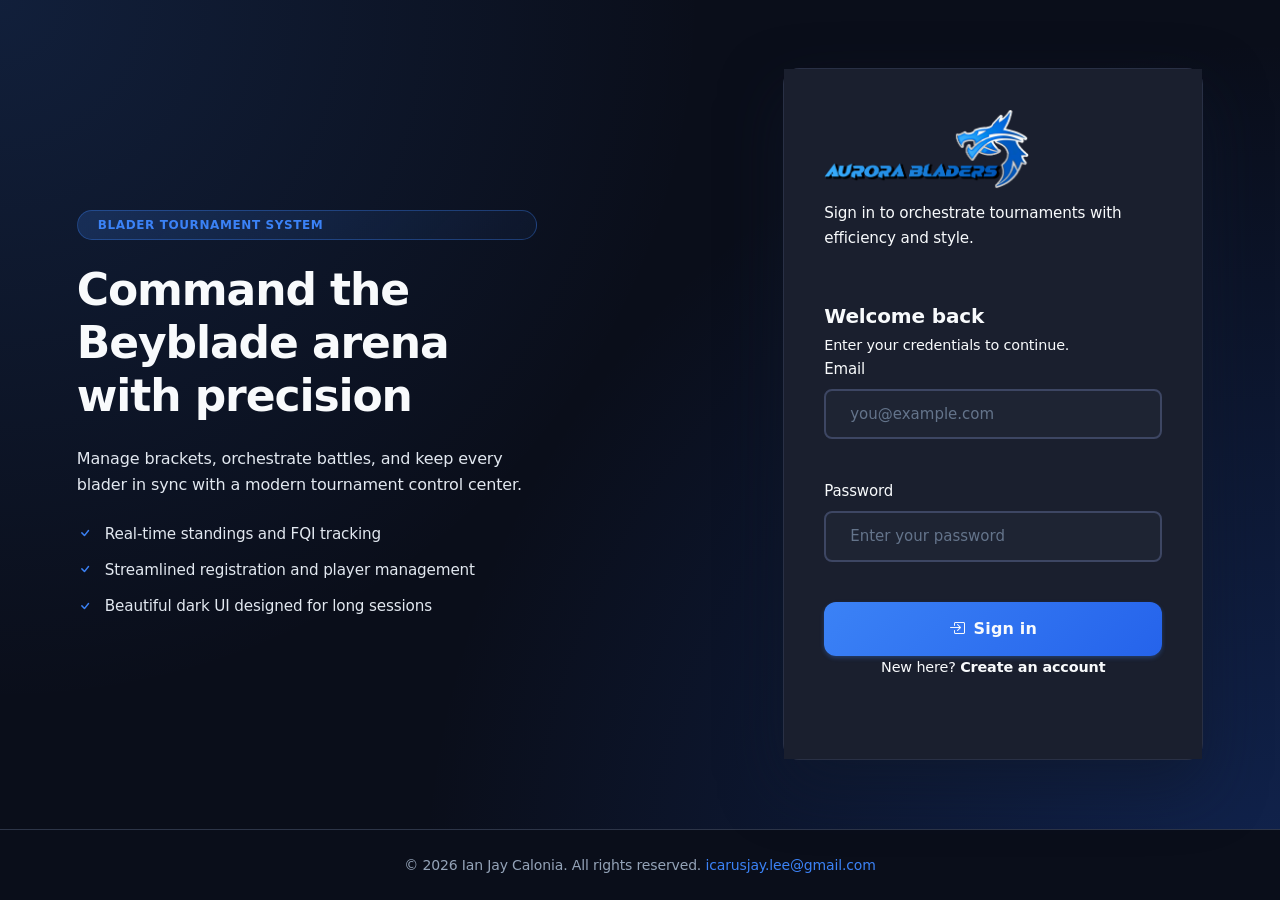
==== index.html @ ac9b5369 "Refactor Swiss pairing logic and normalize bye representation - Implement true Challonge-style dynam" ====
<!DOCTYPE html>
<html lang="en">

<head>
    <meta charset="UTF-8">
    <meta name="viewport" content="width=device-width, initial-scale=1.0">
    <title>Blader Tournament System</title>
    <link href="https://cdn.jsdelivr.net/npm/bootstrap@5.3.0/dist/css/bootstrap.min.css" rel="stylesheet">
    <link href="https://cdn.jsdelivr.net/npm/bootstrap-icons@1.10.0/font/bootstrap-icons.css" rel="stylesheet">
    <link href="assets/css/style.css" rel="stylesheet">
</head>

<body class="auth-page">
    <div class="auth-shell">
        <section class="auth-hero">
            <div class="auth-hero-content">
                <span class="badge rounded-pill">Blader Tournament System</span>
                <h1>Command the Beyblade arena with precision</h1>
                <p>Manage brackets, orchestrate battles, and keep every blader in sync with a modern tournament
                    control center.</p>
                <ul class="auth-feature-list">
                    <li>Real-time standings and FQI tracking</li>
                    <li>Streamlined registration and player management</li>
                    <li>Beautiful dark UI designed for long sessions</li>
                </ul>
            </div>
        </section>

        <section class="auth-card">
            <div class="auth-card-header">
                <div class="auth-brand">
                    <img src="assets/images/ab_logo.png" alt="AB Logo" class="auth-logo">
                </div>
                <p class="auth-subheading">Sign in to orchestrate tournaments with efficiency and style.</p>
            </div>

            <div class="auth-card-body">
                <!-- Login Form -->
                <div id="loginForm">
                    <div class="auth-section-heading">
                        <h3>Welcome back</h3>
                        <p class="text-muted">Enter your credentials to continue.</p>
                    </div>
                    <form id="loginFormElement" class="d-grid gap-3">
                        <div class="form-group">
                            <label for="loginEmail" class="form-label">Email</label>
                            <input type="email" class="form-control form-control-lg" id="loginEmail" required
                                placeholder="you@example.com">
                        </div>
                        <div class="form-group">
                            <label for="loginPassword" class="form-label">Password</label>
                            <input type="password" class="form-control form-control-lg" id="loginPassword" required
                                placeholder="Enter your password">
                        </div>
                        <button type="submit" class="btn btn-primary btn-lg w-100 fw-bold">
                            <i class="bi bi-box-arrow-in-right me-2"></i>Sign in
                        </button>
                    </form>

                    <div class="auth-toggle">
                        <p class="mb-0">New here?
                            <a href="#" id="showRegister">Create an account</a>
                        </p>
                    </div>
                </div>

                <!-- Register Form -->
                <div id="registerForm" style="display: none;">
                    <div class="auth-section-heading">
                        <h3>Create your account</h3>
                        <p class="text-muted">A few quick details and you’re ready to battle.</p>
                    </div>
                    <form id="registerFormElement" class="d-grid gap-3">
                        <div class="form-group">
                            <label for="registerEmail" class="form-label">Email</label>
                            <input type="email" class="form-control form-control-lg" id="registerEmail" required>
                        </div>
                        <div class="form-group">
                            <label for="registerPassword" class="form-label">Password</label>
                            <input type="password" class="form-control form-control-lg" id="registerPassword" required>
                        </div>
                        <div class="form-group">
                            <label for="bladerName" class="form-label">Real Name</label>
                            <input type="text" class="form-control form-control-lg" id="bladerName" required>
                        </div>
                        <div class="form-group">
                            <label for="displayName" class="form-label">Blader Name</label>
                            <input type="text" class="form-control form-control-lg" id="displayName" required>
                        </div>
                        <button type="submit" class="btn btn-primary btn-lg w-100 fw-bold">
                            <i class="bi bi-person-plus me-2"></i>Register
                        </button>
                    </form>

                    <div class="auth-toggle">
                        <p class="mb-0">Already have an account?
                            <a href="#" id="showLogin">Return to login</a>
                        </p>
                    </div>
                </div>

                <!-- Alert Container -->
                <div id="alertContainer"></div>
            </div>
        </section>
    </div>

    <footer class="auth-footer">
        <p class="mb-0">&copy; 2026 Ian Jay Calonia. All rights reserved. <a href="mailto:icarusjay.lee@gmail.com">icarusjay.lee@gmail.com</a></p>
    </footer>

    <!-- Toast Container -->
    <div class="toast-container position-fixed top-0 end-0 p-3" id="toastContainer"></div>

    <script src="https://cdn.jsdelivr.net/npm/bootstrap@5.3.0/dist/js/bootstrap.bundle.min.js"></script>
    <script src="assets/js/api.js"></script>
    <script src="assets/js/auth.js"></script>
</body>

</html>
---- assets/css/style.css ----
:root {
    --primary-color: #3b82f6;
    --touch-target-min: 44px;
    --spacing-xs: 0.25rem;
    --spacing-sm: 0.75rem;
    --spacing-md: 1.5rem;
    --spacing-lg: 2.5rem;
    --spacing-xl: 4rem;
    
    /* Enhanced Dark Mode Theme Variables */
    --bg-primary: #0a0e1a;
    --bg-secondary: #141925;
    --bg-tertiary: #1e2433;
    --bg-card: #1a1f2e;
    --bg-hover: #252b3d;
    --bg-elevated: #212837;
    --text-primary: #f8fafc;
    --text-secondary: #e2e8f0;
    --text-muted: #94a3b8;
    --text-dim: #64748b;
    --border-color: #2d3548;
    --border-light: #3d4663;
    --border-focus: #3b82f6;
    --shadow-sm: 0 1px 2px 0 rgba(0, 0, 0, 0.3);
    --shadow-md: 0 4px 6px -1px rgba(0, 0, 0, 0.4), 0 2px 4px -1px rgba(0, 0, 0, 0.3);
    --shadow-lg: 0 10px 15px -3px rgba(0, 0, 0, 0.5), 0 4px 6px -2px rgba(0, 0, 0, 0.4);
    --shadow-xl: 0 20px 25px -5px rgba(0, 0, 0, 0.6), 0 10px 10px -5px rgba(0, 0, 0, 0.4);
    --navbar-bg: #0f172a;
    --input-bg: #1e2433;
    --input-border: #3d4663;
    --input-text: #f8fafc;
    --btn-primary-bg: #3b82f6;
    --btn-primary-hover: #2563eb;
    --btn-primary-active: #1d4ed8;
    --btn-secondary-bg: #475569;
    --btn-secondary-hover: #64748b;
    --btn-secondary-active: #94a3b8;
    --radius-sm: 6px;
    --radius-md: 8px;
    --radius-lg: 12px;
    --radius-xl: 16px;
}

/* CRITICAL: AGGRESSIVE WHITE BACKGROUND OVERRIDE */
* [style*="background: #fff"],
* [style*="background-color: #fff"],
* [style*="background: white"],
* [style*="background-color: white"],
* [style*="background: #ffffff"],
* [style*="background-color: #ffffff"],
* [style*="background: #f8f9fa"],
* [style*="background-color: #f8f9fa"] {
    background-color: var(--bg-card) !important;
}

/* CRITICAL: Force all cards and their content to dark mode */
.card,
.card-body,
.card-header,
.card-footer,
.bracket-match,
.match-card,
.tournament-match {
    background-color: var(--bg-card) !important;
    color: var(--text-primary) !important;
}

.card *,
.card-body *,
.card-header *,
.card-footer *,
.bracket-match *,
.match-card *,
.tournament-match * {
    color: var(--text-primary) !important;
}

/* CRITICAL: Force participant/tournament cards to dark mode */
.participant-card,
.tournament-card,
.card-player-name,
.card-tournament-name,
.card-body .form-control {
    background-color: var(--bg-card) !important;
    color: var(--text-primary) !important;
}

.participant-card *,
.tournament-card *,
.card-player-name *,
.card-tournament-name *,
.card-body .form-control * {
    color: var(--text-primary) !important;
}

/* CRITICAL: AGGRESSIVE CARD OVERRIDE */
div[class*="card"],
div[style*="background: #fff"],
div[style*="background-color: #fff"],
div[style*="background: white"],
div[style*="background-color: white"],
div[style*="background: #ffffff"],
div[style*="background-color: #ffffff"] {
    background-color: var(--bg-card) !important;
    color: var(--text-primary) !important;
}

div[class*="card"] *,
div[style*="background: #fff"] *,
div[style*="background-color: #fff"] *,
div[style*="background: white"] *,
div[style*="background-color: white"] *,
div[style*="background: #ffffff"] *,
div[style*="background-color: #ffffff"] * {
    color: var(--text-primary) !important;
}

/* CRITICAL: Override any element with card in class name */
*[class*="card"] {
    background-color: var(--bg-card) !important;
    color: var(--text-primary) !important;
}

*[class*="card"] * {
    color: var(--text-primary) !important;
}

/* CRITICAL: Tournament specific overrides */
.tournament-card,
.tournament-item,
.tournament-entry,
.match-card,
.bracket-card,
.player-card,
.participant-item {
    background-color: var(--bg-card) !important;
    color: var(--text-primary) !important;
}

.tournament-card *,
.tournament-item *,
.tournament-entry *,
.match-card *,
.bracket-card *,
.player-card *,
.participant-item * {
    color: var(--text-primary) !important;
}

/* CRITICAL: Override any remaining white elements */
div[style*="background: #fff"],
div[style*="background-color: #fff"],
div[style*="background: white"],
div[style*="background-color: white"],
div[style*="background: #ffffff"],
div[style*="background-color: #ffffff"],
div[style*="background: #f8f9fa"],
div[style*="background-color: #f8f9fa"] {
    background-color: var(--bg-card) !important;
    color: var(--text-primary) !important;
}

/* CRITICAL: Override Bootstrap defaults */
.bg-white,
.bg-light,
.bg-faded {
    background-color: var(--bg-card) !important;
    color: var(--text-primary) !important;
}

/* Enhanced Base Styles */
body {
    font-family: 'Inter', 'Segoe UI', system-ui, -apple-system, sans-serif;
    font-size: 15px;
    line-height: 1.6;
    background: linear-gradient(135deg, var(--bg-primary) 0%, var(--bg-secondary) 100%);
    color: var(--text-primary);
    padding-bottom: 80px;
    min-height: 100vh;
    letter-spacing: -0.01em;
}

/* Enhanced Typography */
h1 {
    font-size: 2rem;
    font-weight: 700;
    line-height: 1.2;
    letter-spacing: -0.025em;
    margin-bottom: var(--spacing-md);
}

h2 {
    font-size: 1.5rem;
    font-weight: 600;
    line-height: 1.3;
    letter-spacing: -0.02em;
    margin-bottom: var(--spacing-sm);
}

h3 {
    font-size: 1.25rem;
    font-weight: 600;
    line-height: 1.4;
    margin-bottom: var(--spacing-sm);
}

h4 {
    font-size: 1.125rem;
    font-weight: 600;
    line-height: 1.4;
    margin-bottom: var(--spacing-xs);
}

h5 {
    font-size: 1rem;
    font-weight: 600;
    line-height: 1.4;
    margin-bottom: var(--spacing-xs);
}

h6 {
    font-size: 0.875rem;
    font-weight: 600;
    line-height: 1.4;
    text-transform: uppercase;
    letter-spacing: 0.05em;
    color: var(--text-muted);
    margin-bottom: var(--spacing-sm);
}

.small, small {
    font-size: 0.813rem;
    line-height: 1.5;
    color: var(--text-muted);
}

/* Enhanced Touch Targets */
button,
.btn,
input,
select,
.form-control,
.nav-link {
    min-height: var(--touch-target-min);
    touch-action: manipulation;
    transition: all 0.2s ease;
}

/* Enhanced Responsive Containers */
.container,
.container-fluid {
    padding-left: var(--spacing-md);
    padding-right: var(--spacing-md);
    max-width: 1200px;
}

@media (min-width: 1400px) {
    .container {
        max-width: 1320px;
    }
}

/* Enhanced Card System */
.card {
    border: 1px solid var(--border-color);
    border-radius: var(--radius-lg);
    box-shadow: var(--shadow-md);
    margin-bottom: var(--spacing-md);
    background: var(--bg-card);
    transition: all 0.3s ease;
    overflow: hidden;
}

.card:hover {
    transform: translateY(-2px);
    box-shadow: var(--shadow-lg);
    border-color: var(--border-light);
}

.card-header {
    background: linear-gradient(135deg, var(--bg-elevated) 0%, var(--bg-card) 100%);
    border-bottom: 1px solid var(--border-color);
    padding: var(--spacing-md);
    border-radius: var(--radius-lg) var(--radius-lg) 0 0 !important;
    color: var(--text-primary);
    font-weight: 600;
}

.card-body {
    padding: var(--spacing-md);
    color: var(--text-primary);
}

.card-footer {
    background: var(--bg-elevated);
    border-top: 1px solid var(--border-color);
    padding: var(--spacing-sm) var(--spacing-md);
    border-radius: 0 0 var(--radius-lg) var(--radius-lg) !important;
}

/* Mobile Typography */
h1 {
    font-size: 1.75rem;
}

h2 {
    font-size: 1.5rem;
}

h3 {
    font-size: 1.25rem;
}

h4 {
    font-size: 1.1rem;
}

h5 {
    font-size: 1rem;
}

.small, small {
    font-size: 0.875rem;
}

/* Enhanced Navigation */
.navbar {
    box-shadow: var(--shadow-md);
    background: var(--navbar-bg) !important;
    backdrop-filter: blur(10px);
    border-bottom: 1px solid var(--border-color);
    padding: var(--spacing-sm) 0;
}

.navbar-brand {
    font-weight: 700;
    font-size: 1.375rem;
    color: var(--text-primary) !important;
    display: flex;
    align-items: center;
    gap: var(--spacing-xs);
    transition: all 0.2s ease;
}

.navbar-brand:hover {
    transform: scale(1.05);
}

.app-logo {
    height: 100px;
    width: auto;
    display: block;
    object-fit: contain;
}

@media (max-width: 768px) {
    .app-logo {
        height: 45px;
    }
}

@media (max-width: 576px) {
    .app-logo {
        height: 35px;
    }
}

.navbar-nav .nav-link {
    color: var(--text-secondary) !important;
    font-weight: 500;
    padding: var(--spacing-xs) var(--spacing-sm) !important;
    border-radius: var(--radius-md);
    transition: all 0.2s ease;
    position: relative;
}

.navbar-nav .nav-link:hover {
    color: var(--text-primary) !important;
    background: var(--bg-hover);
    transform: translateY(-1px);
}

.navbar-nav .nav-link.active {
    color: var(--btn-primary-bg) !important;
    background: rgba(59, 130, 246, 0.1);
}

.navbar-nav .nav-link.active::after {
    content: '';
    position: absolute;
    bottom: -2px;
    left: 50%;
    transform: translateX(-50%);
    width: 20px;
    height: 3px;
    background: var(--btn-primary-bg);
    border-radius: 2px;
}

.navbar-nav .nav-link.text-danger {
    color: #ef4444 !important;
}

.navbar-nav .nav-link.text-danger:hover {
    color: #dc2626 !important;
    background: rgba(239, 68, 68, 0.1);
}

/* Utilities */
.text-truncate-2 {
    display: -webkit-box;
    -webkit-line-clamp: 2;
    line-clamp: 2;
    -webkit-box-orient: vertical;
    overflow: hidden;
}

/* Mobile-Specific Overrides */
@media (max-width: 576px) {
    .btn-lg-mobile {
        width: 100%;
        display: block;
        padding: 0.75rem;
        font-size: 1.1rem;
    }

    .table-responsive-stack tr {
        display: flex;
        flex-direction: column;
        border-bottom: 1px solid var(--border-color);
        margin-bottom: 1rem;
        background: var(--bg-card);
        padding: 1rem;
        border-radius: 8px;
        color: var(--text-primary);
    }

    .table-responsive-stack td {
        display: flex;
        justify-content: space-between;
        border: none !important;
        padding: 0.25rem 0;
    }

    .table-responsive-stack thead {
        display: none;
    }

    .modal-dialog-bottom {
        margin: 0;
        position: fixed;
        bottom: 0;
        left: 0;
        right: 0;
        width: 100%;
        max-width: none;
    }

    .modal-dialog-bottom .modal-content {
        border-radius: 16px 16px 0 0;
        border: none;
        min-height: 40vh;
    }
}

/* Judge Highlight */
.judge-assigned-highlight {
    border: 2px solid #facc15 !important;
    box-shadow: 0 0 0 3px rgba(250, 204, 21, 0.16), 0 18px 32px rgba(250, 204, 21, 0.18);
    position: relative;
    background: linear-gradient(155deg, rgba(250, 204, 21, 0.14), rgba(15, 23, 42, 0.92));
    transform: translateY(-2px) scale(1.015);
    transition: transform 0.2s ease, box-shadow 0.3s ease;
    z-index: 5;
    margin: 6px 4px;
    animation: judgePulse 2.4s ease-in-out infinite;
}

.judge-assigned-highlight::before {
    content: "⚡ YOUR MATCH";
    position: absolute;
    top: -35px;
    left: 50%;
    transform: translateX(-50%);
    background: linear-gradient(120deg, #fde047, #f97316);
    color: #0f172a;
    font-size: 0.78rem;
    font-weight: 800;
    text-transform: uppercase;
    letter-spacing: 0.12em;
    padding: 0.35rem 1.5rem;
    border-radius: 999px;
    box-shadow: 0 10px 24px rgba(250, 204, 21, 0.35);
    display: inline-flex;
    align-items: center;
    gap: 0.45rem;
    text-shadow: none;
    z-index: 10;
}

.judge-assigned-highlight::after {
    content: "";
    position: absolute;
    inset: -6px;
    border-radius: 18px;
    border: 1px solid rgba(250, 204, 21, 0.35);
    box-shadow: inset 0 0 20px rgba(250, 204, 21, 0.25);
    pointer-events: none;
    opacity: 0.9;
}

.judge-assigned-highlight * {
    position: relative;
    z-index: 2;
}

@keyframes judgePulse {
    0%,
    100% {
        box-shadow: 0 0 0 3px rgba(250, 204, 21, 0.12), 0 16px 28px rgba(250, 204, 21, 0.16);
    }
    50% {
        box-shadow: 0 0 0 5px rgba(250, 204, 21, 0.26), 0 22px 42px rgba(250, 204, 21, 0.24);
    }
}

.match-card .player-row .bi-trophy-fill {
    color: #facc15 !important;
    filter: drop-shadow(0 2px 6px rgba(250, 204, 21, 0.35));
}

.match-card .player-row {
    display: flex;
    align-items: center;
    gap: 0.75rem;
}

.match-card .player-name {
    font-weight: 600;
}

.match-card .player-meta {
    display: inline-flex;
    align-items: center;
    gap: 0.4rem;
}

.match-card .match-trophy {
    margin-left: 0.4rem;
    filter: drop-shadow(0 1px 3px rgba(250, 204, 21, 0.45));
}

.match-card .finish-separator {
    color: rgba(148, 163, 184, 0.65);
    font-weight: 600;
    font-size: 0.7rem;
}

.match-card .finish-badge-list {
    display: inline-flex;
    align-items: center;
    gap: 0.35rem;
}

.match-card .finish-badge {
    display: inline-flex;
    align-items: center;
    gap: 0.3rem;
    padding: 0.2rem 0.55rem;
    border-radius: 999px;
    font-size: 0.68rem;
    font-weight: 700;
    text-transform: uppercase;
    letter-spacing: 0.04em;
    background: rgba(148, 163, 184, 0.12);
    border: 1px solid rgba(148, 163, 184, 0.28);
    color: var(--text-primary);
    line-height: 1;
}

.match-card .finish-badge i {
    font-size: 0.75rem;
    line-height: 1;
}

.match-card .finish-badge .finish-label {
    display: inline-flex;
    align-items: center;
}

.match-card .finish-badge .finish-count,
.match-card .finish-badge .finish-points {
    margin-left: 0.2rem;
    font-weight: 800;
}

.match-card .finish-badge .finish-points {
    color: inherit;
    opacity: 0.85;
}

.finish-badge-spin {
    background: rgba(250, 204, 21, 0.18);
    border-color: rgba(250, 204, 21, 0.32);
    color: #facc15;
}

.finish-badge-burst {
    background: rgba(220, 53, 69, 0.18);
    border-color: rgba(220, 53, 69, 0.35);
    color: #f87171;
}

.finish-badge-over {
    background: rgba(34, 197, 94, 0.18);
    border-color: rgba(34, 197, 94, 0.32);
    color: #34d399;
}

.finish-badge-xtreme {
    background: rgba(59, 130, 246, 0.18);
    border-color: rgba(59, 130, 246, 0.35);
    color: #60a5fa;
}

.finish-badge-default {
    background: rgba(148, 163, 184, 0.18);
    border-color: rgba(148, 163, 184, 0.3);
}

/* Player Cell Styling */
.participant-actions {
    display: flex;
    align-items: center;
    gap: 0.75rem;
}

.seed-shuffle-indicator {
    display: none;
    font-size: 0.85rem;
    padding: 0.35rem 0.75rem;
    border-radius: 999px;
    background: rgba(59, 130, 246, 0.15);
    color: var(--text-primary);
    border: 1px solid rgba(59, 130, 246, 0.35);
    align-items: center;
    gap: 0.35rem;
    transition: all 0.3s ease;
}

.seed-shuffle-indicator.is-visible {
    display: inline-flex;
}

.seed-shuffle-indicator.recent {
    box-shadow: 0 0 12px rgba(59, 130, 246, 0.35);
    background: rgba(59, 130, 246, 0.2);
}

.person-name-row {
    display: flex;
    align-items: center;
    justify-content: space-between;
    gap: 0.5rem;
}

.seed-badge {
    font-size: 0.72rem;
    font-weight: 700;
    letter-spacing: 0.04em;
    text-transform: uppercase;
    padding: 0.25rem 0.55rem;
    border-radius: 999px;
    background: rgba(59, 130, 246, 0.18);
    color: var(--btn-primary-bg);
    border: 1px solid rgba(59, 130, 246, 0.35);
    white-space: nowrap;
}

.seed-badge-pending {
    background: rgba(148, 163, 184, 0.14);
    color: rgba(226, 232, 240, 0.85);
    border-color: rgba(148, 163, 184, 0.25);
}

.player-avatar {
    width: 32px;
    height: 32px;
    border-radius: 50%;
    background-color: var(--bg-tertiary);
    color: var(--text-secondary);
    display: flex;
    align-items: center;
    justify-content: center;
    font-weight: 700;
    font-size: 0.85rem;
    flex-shrink: 0;
}

.player-name {
    font-weight: 600;
    font-size: 0.95rem;
    color: var(--text-primary);
    white-space: nowrap;
    overflow: hidden;
    text-overflow: ellipsis;
}

.player-cell .badge-advanced {
    margin-left: 0.5rem;
    background: rgba(59, 130, 246, 0.18);
    color: var(--btn-primary-bg);
    border: 1px solid rgba(59, 130, 246, 0.4);
    font-size: 0.7rem;
    font-weight: 600;
    letter-spacing: 0.02em;
    padding: 0.2rem 0.55rem;
    border-radius: 999px;
}

/* Dark Mode Form Controls */
.form-control {
    background-color: var(--input-bg) !important;
    border: 2px solid var(--input-border) !important;
    color: var(--input-text) !important;
    border-radius: var(--radius-md) !important;
    padding: var(--spacing-sm) var(--spacing-md) !important;
    font-size: 0.938rem !important;
    transition: all 0.2s ease !important;
    font-weight: 500 !important;
}

.v-stage-progress-actions .btn {
    height: 100% !important;
    min-height: var(--stage-control-height) !important;
    padding: 0 calc(var(--spacing-lg) + 0.25rem) !important;
    display: inline-flex !important;
    align-items: center;
    justify-content: center;
    border-radius: var(--radius-lg);
    line-height: 1 !important;
}

#stage2ButtonContainer .stage-progress-actions {
    align-items: stretch !important;
}

#stage2ButtonContainer .stage-progress-actions .input-group,
#stage2ButtonContainer .stage-progress-actions .input-group .input-group-text,
#stage2ButtonContainer .stage-progress-actions .input-group .form-control {
    height: 3.25rem !important;
    min-height: 3.25rem !important;
    display: flex;
    align-items: center;
}

#stage2ButtonContainer #proceedToStage2Btn {
    height: 3.25rem !important;
    min-height: 3.25rem !important;
    padding: 0 calc(var(--spacing-lg) + 0.25rem) !important;
    display: flex !important;
    align-items: center;
    justify-content: center;
}

.form-control:focus {
    background-color: var(--input-bg) !important;
    border-color: var(--border-focus) !important;
    color: var(--input-text) !important;
    box-shadow: 0 0 0 3px rgba(59, 130, 246, 0.1), var(--shadow-sm) !important;
    outline: none !important;
    transform: translateY(-1px) !important;
}

.form-control::placeholder {
    color: var(--text-dim) !important;
    font-weight: 400 !important;
}

.form-select {
    background-color: var(--input-bg) !important;
    border: 2px solid var(--input-border) !important;
    color: var(--input-text) !important;
    border-radius: var(--radius-md) !important;
    padding: var(--spacing-sm) var(--spacing-md) !important;
    font-size: 0.938rem !important;
    transition: all 0.2s ease !important;
    font-weight: 500 !important;
    cursor: pointer !important;
}

.form-select:focus {
    background-color: var(--input-bg) !important;
    border-color: var(--border-focus) !important;
    color: var(--input-text) !important;
    box-shadow: 0 0 0 3px rgba(59, 130, 246, 0.1), var(--shadow-sm) !important;
    outline: none !important;
    transform: translateY(-1px) !important;
}

/* CRITICAL: Input group fixes */
.input-group {
    background-color: var(--input-bg) !important;
    border: 2px solid var(--input-border) !important;
    border-radius: var(--radius-md) !important;
}

.input-group-text {
    background-color: var(--bg-secondary) !important;
    color: var(--text-primary) !important;
    border: none !important;
    padding: var(--spacing-sm) var(--spacing-md) !important;
}

.input-group .form-control {
    background-color: var(--input-bg) !important;
    border: none !important;
    border-radius: 0 !important;
}

.input-group .form-control:focus {
    border: none !important;
    box-shadow: none !important;
}

/* CRITICAL: Force dark backgrounds on all input variations */
input[type="number"],
input[type="text"],
input[type="email"],
input[type="password"],
select,
textarea {
    background-color: var(--input-bg) !important;
    color: var(--input-text) !important;
    border: 2px solid var(--input-border) !important;
    border-radius: var(--radius-md) !important;
    background-image: none !important;
    -webkit-appearance: none !important;
    -moz-appearance: none !important;
    appearance: none !important;
}

input[type="number"]:focus,
input[type="text"]:focus,
input[type="email"]:focus,
input[type="password"]:focus,
select:focus,
textarea:focus {
    background-color: var(--input-bg) !important;
    border-color: var(--border-focus) !important;
    color: var(--input-text) !important;
    box-shadow: 0 0 0 3px rgba(59, 130, 246, 0.1) !important;
    outline: none !important;
}

/* CRITICAL: Override Bootstrap with maximum specificity */
body input[type="number"],
body input[type="text"],
body input[type="email"],
body input[type="password"],
body select,
body textarea {
    background-color: var(--input-bg) !important;
    color: var(--input-text) !important;
    border: 2px solid var(--input-border) !important;
    background-image: none !important;
    -webkit-appearance: none !important;
    -moz-appearance: none !important;
    appearance: none !important;
}

.container input[type="number"],
.container input[type="text"],
.container input[type="email"],
.container input[type="password"],
.container select,
.container textarea {
    background-color: var(--input-bg) !important;
    color: var(--input-text) !important;
    border: 2px solid var(--input-border) !important;
    background-image: none !important;
    -webkit-appearance: none !important;
    -moz-appearance: none !important;
    appearance: none !important;
}

/* CRITICAL: Target specific tournament bracket inputs */
#topCutSelect,
input[id*="topCut"],
input[id*="Cut"] {
    background-color: var(--input-bg) !important;
    color: var(--input-text) !important;
    border: 2px solid var(--input-border) !important;
    background-image: none !important;
    -webkit-appearance: none !important;
    -moz-appearance: none !important;
    appearance: none !important;
}

/* CRITICAL: Force override any white backgrounds */
input[style*="background"],
select[style*="background"] {
    background-color: var(--input-bg) !important;
}

/* CRITICAL: Force ALL cards to dark mode */
.card {
    background-color: var(--bg-card) !important;
    color: var(--text-primary) !important;
}

.card * {
    color: var(--text-primary) !important;
}

.card .card-body {
    background-color: var(--bg-card) !important;
    color: var(--text-primary) !important;
}

.card .card-header {
    background-color: var(--bg-elevated) !important;
    color: var(--text-primary) !important;
}

.card .card-footer {
    background-color: var(--bg-elevated) !important;
    color: var(--text-primary) !important;
}

/* CRITICAL: Override any element with white background inside cards */
.card [style*="background: #fff"],
.card [style*="background-color: #fff"],
.card [style*="background: white"],
.card [style*="background-color: white"] {
    background-color: var(--bg-card) !important;
}

.card [style*="background: #ffffff"],
.card [style*="background-color: #ffffff"] {
    background-color: var(--bg-card) !important;
}

/* CRITICAL: Force text colors in cards */
.card h1,
.card h2,
.card h3,
.card h4,
.card h5,
.card h6,
.card p,
.card span,
.card div,
.card small {
    color: var(--text-primary) !important;
}

.card .text-muted {
    color: var(--text-muted) !important;
}

.card .text-primary {
    color: var(--btn-primary-bg) !important;
}

/* CRITICAL: Target tournament bracket specific elements */
.bracket-match,
.match-card,
.tournament-match {
    background-color: var(--bg-card) !important;
    color: var(--text-primary) !important;
    border: 1px solid var(--border-color) !important;
}

.bracket-match *,
.match-card *,
.tournament-match * {
    color: var(--text-primary) !important;
}

/* CRITICAL: Dark scrollbar */
::-webkit-scrollbar {
    width: 12px;
}

::-webkit-scrollbar-track {
    background: var(--bg-secondary);
}

::-webkit-scrollbar-thumb {
    background: var(--bg-tertiary);
    border-radius: 6px;
}

::-webkit-scrollbar-thumb:hover {
    background: var(--bg-hover);
}

/* Firefox scrollbar */
* {
    scrollbar-width: thin;
    scrollbar-color: var(--bg-tertiary) var(--bg-secondary);
}

/* CRITICAL: Add custom dropdown arrow */
select.form-select::-ms-expand {
    display: none;
}

select.form-select::-webkit-calendar-picker-indicator {
    display: none;
}

.form-group {
    margin-bottom: var(--spacing-md);
}

/* Override border-0 and bg-light classes */
.border-0 {
    border-color: var(--input-border) !important;
    border-width: 2px !important;
}

.form-select.border-0,
.form-control.border-0 {
    border-color: var(--input-border) !important;
    border-width: 2px !important;
}

/* Enhanced Button System */
.btn {
    font-weight: 600;
    border-radius: var(--radius-md);
    padding: var(--spacing-sm) var(--spacing-md);
    font-size: 0.938rem;
    letter-spacing: -0.005em;
    border: none;
    position: relative;
    overflow: hidden;
    transition: all 0.2s ease;
}

.btn::before {
    content: '';
    position: absolute;
    top: 0;
    left: -100%;
    width: 100%;
    height: 100%;
    background: linear-gradient(90deg, transparent, rgba(255,255,255,0.1), transparent);
    transition: left 0.5s;
}

.btn:hover::before {
    left: 100%;
}

.btn-lg {
    padding: var(--spacing-md) var(--spacing-lg);
    font-size: 1rem;
    border-radius: var(--radius-lg);
}

.btn-sm {
    padding: var(--spacing-xs) var(--spacing-sm);
    font-size: 0.875rem;
    border-radius: var(--radius-sm);
}

.btn-primary {
    background: linear-gradient(135deg, var(--btn-primary-bg) 0%, var(--btn-primary-hover) 100%);
    box-shadow: 0 2px 4px rgba(59, 130, 246, 0.3);
}

.btn-primary:hover {
    background: linear-gradient(135deg, var(--btn-primary-hover) 0%, var(--btn-primary-active) 100%);
    transform: translateY(-1px);
    box-shadow: 0 4px 8px rgba(59, 130, 246, 0.4);
}

.btn-primary:active {
    transform: translateY(0);
    box-shadow: 0 2px 4px rgba(59, 130, 246, 0.3);
}

.btn-secondary {
    background: linear-gradient(135deg, var(--btn-secondary-bg) 0%, var(--btn-secondary-hover) 100%);
    box-shadow: 0 2px 4px rgba(71, 85, 105, 0.3);
}

.btn-secondary:hover {
    background: linear-gradient(135deg, var(--btn-secondary-hover) 0%, var(--btn-secondary-active) 100%);
    transform: translateY(-1px);
    box-shadow: 0 4px 8px rgba(71, 85, 105, 0.4);
}

.btn-outline-primary {
    border: 2px solid var(--btn-primary-bg);
    color: var(--btn-primary-bg);
    background: transparent;
}

.btn-outline-primary:hover {
    background: var(--btn-primary-bg);
    color: #ffffff;
    transform: translateY(-1px);
    box-shadow: 0 4px 8px rgba(59, 130, 246, 0.3);
}

.btn-outline-success {
    border: 2px solid #10b981;
    color: #10b981;
    background: transparent;
}

.btn-outline-success:hover {
    background: #10b981;
    color: #0f172a;
    transform: translateY(-1px);
    box-shadow: 0 4px 8px rgba(16, 185, 129, 0.25);
}

.btn-outline-warning {
    border: 2px solid #f59e0b;
    color: #fbbf24;
    background: rgba(251, 191, 36, 0.12);
}

.btn-outline-warning:hover,
.btn-check:checked + .btn-outline-warning {
    background: linear-gradient(135deg, #fbbf24 0%, #f59e0b 100%);
    color: #1f2937;
    box-shadow: 0 4px 8px rgba(251, 191, 36, 0.25);
    transform: translateY(-1px);
}

.btn-outline-secondary {
    border: 2px solid var(--btn-secondary-bg);
    color: var(--btn-secondary-bg);
    background: transparent;
}

.btn-outline-secondary:hover {
    background: var(--btn-secondary-bg);
    color: #ffffff;
    transform: translateY(-1px);
    box-shadow: 0 4px 8px rgba(71, 85, 105, 0.3);
}

/* Dark Mode Text Utilities */
.text-muted {
    color: var(--text-muted) !important;
}

.text-primary {
    color: var(--btn-primary-bg) !important;
}

/* CRITICAL: Override all Bootstrap light backgrounds */
.bg-light {
    background-color: var(--bg-secondary) !important;
}

.bg-white {
    background-color: var(--bg-card) !important;
}

.bg-primary {
    background-color: var(--btn-primary-bg) !important;
}

.bg-secondary {
    background-color: var(--btn-secondary-bg) !important;
}

.bg-dark {
    background-color: var(--bg-primary) !important;
}

/* CRITICAL: Force dark surfaces for all containers */
body.bg-light {
    background: linear-gradient(135deg, var(--bg-primary) 0%, var(--bg-secondary) 100%) !important;
}

/* Override any remaining white backgrounds */
[style*="background: #fff"],
[style*="background-color: #fff"],
[style*="background: white"],
[style*="background-color: white"],
[style*="background: #ffffff"],
[style*="background-color: #ffffff"],
[style*="background: #f8f9fa"],
[style*="background-color: #f8f9fa"] {
    background-color: var(--bg-card) !important;
}

/* Force dark borders */
[style*="border: 1px solid #e2e8f0"],
[style*="border-color: #e2e8f0"],
[style*="border: 1px solid #dee2e6"],
[style*="border-color: #dee2e6"] {
    border-color: var(--border-color) !important;
}

/* CRITICAL: Navigation and input group overrides */
.nav-pills {
    background-color: var(--bg-card) !important;
}

.nav-pills .nav-link {
    background-color: var(--bg-secondary) !important;
    color: var(--text-primary) !important;
    border: 1px solid var(--border-color) !important;
}

.nav-pills .nav-link.active {
    background-color: var(--btn-primary-bg) !important;
    color: #ffffff !important;
    border-color: var(--btn-primary-bg) !important;
}

.btn-group {
    background-color: var(--bg-secondary) !important;
    border: 1px solid var(--border-color) !important;
}

.btn-group .btn {
    background-color: rgba(15, 23, 42, 0.35) !important;
    border: 1px solid rgba(148, 163, 184, 0.25) !important;
    color: var(--text-primary) !important;
    transition: all 0.2s ease;
}

.btn-group .btn:hover {
    background-color: rgba(30, 41, 59, 0.65) !important;
    border-color: rgba(148, 163, 184, 0.45) !important;
}

.btn-group .btn.active,
.btn-group .btn:focus,
.btn-check:checked + .btn {
    background-color: var(--btn-primary-bg) !important;
    border-color: var(--btn-primary-bg) !important;
    color: #ffffff !important;
    box-shadow: 0 0 12px rgba(59, 130, 246, 0.35);
}

.input-group-text {
    background-color: var(--bg-secondary) !important;
    color: var(--text-primary) !important;
    border-color: var(--input-border) !important;
}

/* Dark Mode Modal */
.modal-content {
    background-color: var(--bg-card) !important;
    color: var(--text-primary) !important;
    border: 1px solid var(--border-color) !important;
}

.modal-header {
    background-color: var(--bg-elevated) !important;
    border-bottom: 1px solid var(--border-color) !important;
    color: var(--text-primary) !important;
}

.modal-footer {
    background-color: var(--bg-elevated) !important;
    border-top: 1px solid var(--border-color) !important;
    color: var(--text-primary) !important;
}

/* Enhanced Badge System */
.badge {
    font-weight: 600;
    font-size: 0.75rem;
    padding: 0.375rem 0.75rem;
    border-radius: 99px;
    letter-spacing: 0.025em;
    text-transform: uppercase;
    border: none;
    display: inline-flex;
    align-items: center;
    gap: var(--spacing-xs);
}

.badge.bg-warning {
    background: linear-gradient(135deg, #eab308 0%, #ca8a04 100%) !important;
    color: #000000 !important;
    box-shadow: 0 2px 4px rgba(234, 179, 8, 0.3);
}

.badge.bg-success {
    background: linear-gradient(135deg, #22c55e 0%, #16a34a 100%) !important;
    box-shadow: 0 2px 4px rgba(34, 197, 94, 0.3);
}

.badge.bg-info {
    background: linear-gradient(135deg, #06b6d4 0%, #0891b2 100%) !important;
    box-shadow: 0 2px 4px rgba(6, 182, 212, 0.3);
}

.badge.bg-danger {
    background: linear-gradient(135deg, #ef4444 0%, #dc2626 100%) !important;
    box-shadow: 0 2px 4px rgba(239, 68, 68, 0.3);
}

.badge.bg-primary {
    background: linear-gradient(135deg, var(--btn-primary-bg) 0%, var(--btn-primary-hover) 100%) !important;
    box-shadow: 0 2px 4px rgba(59, 130, 246, 0.3);
}

.badge.bg-secondary {
    background: linear-gradient(135deg, var(--btn-secondary-bg) 0%, var(--btn-secondary-hover) 100%) !important;
    box-shadow: 0 2px 4px rgba(71, 85, 105, 0.3);
}

.badge.bg-white {
    background: var(--bg-card) !important;
    color: var(--text-primary) !important;
    border: 1px solid var(--border-color);
    box-shadow: var(--shadow-sm);
}

/* Dark Mode Modal */
.modal-content {
    background-color: var(--bg-card) !important;
    color: var(--text-primary) !important;
    border: 1px solid var(--border-color) !important;
}

.modal-header {
    background-color: var(--bg-elevated) !important;
    border-bottom: 1px solid var(--border-color) !important;
    color: var(--text-primary) !important;
}

.modal-footer {
    background-color: var(--bg-elevated) !important;
    border-top: 1px solid var(--border-color) !important;
    color: var(--text-primary) !important;
}

/* Dark Mode Table */
.table {
    background-color: var(--bg-card) !important;
    color: var(--text-primary) !important;
}

.table th {
    background-color: var(--bg-tertiary) !important;
    color: var(--text-primary) !important;
    border-color: var(--border-color) !important;
}

.table td {
    background-color: var(--bg-card) !important;
    color: var(--text-primary) !important;
    border-color: var(--border-color) !important;
}

.table-striped > tbody > tr:nth-of-type(odd) > td {
    background-color: var(--bg-secondary);
}

.table-hover > tbody > tr:hover > td {
    background-color: var(--bg-hover);
}

/* Dark Mode List Group */
.list-group-item {
    background-color: var(--bg-card);
    border-color: var(--border-color);
    color: var(--text-primary);
}

.list-group-item:hover {
    background-color: var(--bg-hover);
}

/* Dark Mode Alert */
.alert {
    background-color: var(--bg-secondary);
    border-color: var(--border-color);
    color: var(--text-primary);
}

.alert-primary {
    background-color: rgba(59, 130, 246, 0.1);
    border-color: var(--btn-primary-bg);
    color: var(--btn-primary-bg);
}

.alert-success {
    background-color: rgba(34, 197, 94, 0.1);
    border-color: #22c55e;
    color: #22c55e;
}

.alert-danger {
    background-color: rgba(239, 68, 68, 0.1);
    border-color: #ef4444;
    color: #ef4444;
}

.alert-warning {
    background-color: rgba(234, 179, 8, 0.1);
    border-color: #eab308;
    color: #eab308;
}

/* Dark Mode Spinner */
.spinner-border {
    border-color: var(--text-muted) transparent transparent transparent;
}

.spinner-border.text-primary {
    border-color: var(--btn-primary-bg) transparent transparent transparent;
}

/* Dark Mode Inline Style Overrides */
[style*="background: #fff"],
[style*="background-color: #fff"],
[style*="background: white"],
[style*="background-color: white"] {
    background-color: var(--bg-card) !important;
}

[style*="background: #fffff0"],
[style*="background-color: #fffff0"] {
    background-color: var(--bg-secondary) !important;
}

/* Dark Mode Podium Specific Styles */
.podium-item {
    color: var(--text-primary);
}

/* Dark Mode Border Overrides */
[style*="border: 1px solid #e2e8f0"],
[style*="border-color: #e2e8f0"] {
    border-color: var(--border-color) !important;
}

/* Dark Mode Extended Rankings */
#extendedRankings {
    border-top-color: var(--border-color) !important;
}

/* Dark Mode Player Count Summary */
#playerCountSummary {
    background-color: var(--bg-secondary) !important;
    color: var(--text-primary);
}

/* Dark Mode Rules Section */
#rulesSection {
    border-top-color: var(--border-color) !important;
}

/* Dark Mode Mobile Container */
.mobile-container {
    background: linear-gradient(135deg, var(--bg-primary) 0%, var(--bg-secondary) 50%, var(--bg-tertiary) 100%);
    min-height: 100vh;
    display: flex;
    align-items: center;
    justify-content: center;
    padding: var(--spacing-md);
}

.mobile-container .card {
    max-width: 480px;
    margin: 0 auto;
    background: var(--bg-card);
    border: 1px solid var(--border-color);
    box-shadow: var(--shadow-xl);
    backdrop-filter: blur(10px);
}

.mobile-container .card-body {
    padding: var(--spacing-xl);
}

.mobile-container .display-4 {
    font-size: 2.5rem;
    font-weight: 800;
    background: linear-gradient(135deg, var(--btn-primary-bg) 0%, #60a5fa 100%);
    -webkit-background-clip: text;
    -webkit-text-fill-color: transparent;
    background-clip: text;
    margin-bottom: var(--spacing-sm);
}

.mobile-container .lead {
    color: var(--text-secondary);
    font-weight: 500;
    margin-bottom: var(--spacing-xl);
}

.mobile-container h3 {
    color: var(--text-primary);
    font-weight: 700;
    margin-bottom: var(--spacing-lg);
    text-align: center;
}

.mobile-container .form-control-lg {
    padding: var(--spacing-md);
    font-size: 1rem;
    border-radius: var(--radius-lg);
    background: var(--input-bg);
    border: 2px solid var(--input-border);
    color: var(--input-text);
    transition: all 0.2s ease;
}

.mobile-container .form-control-lg:focus {
    border-color: var(--border-focus);
    box-shadow: 0 0 0 3px rgba(59, 130, 246, 0.1);
    transform: translateY(-1px);
}

.mobile-container .btn-lg {
    padding: var(--spacing-md) var(--spacing-lg);
    font-size: 1rem;
    font-weight: 700;
    border-radius: var(--radius-lg);
    margin-top: var(--spacing-md);
}

.mobile-container .text-muted {
    color: var(--text-muted) !important;
}

.mobile-container .text-decoration-none {
    color: var(--btn-primary-bg);
    font-weight: 600;
    transition: all 0.2s ease;
}

.mobile-container .text-decoration-none:hover {
color: var(--btn-primary-hover);
text-decoration: underline;
}

/* New Auth Landing Layout */
body.auth-page {
background: radial-gradient(circle at top left, rgba(59, 130, 246, 0.15), transparent 45%),
radial-gradient(circle at bottom right, rgba(37, 99, 235, 0.25), transparent 55%),
var(--bg-primary);
color: var(--text-primary);
min-height: 100vh;
display: flex;
flex-direction: column;
}

.auth-shell {
flex: 1;
display: flex;
flex-direction: column;
justify-content: center;
gap: var(--spacing-lg);
padding: clamp(2rem, 5vw, 4rem) clamp(1.5rem, 6vw, 5rem);
}

.auth-hero {
text-align: center;
}

.auth-hero-content {
    max-width: 420px;
    margin: 0 auto;
    display: grid;
    gap: var(--spacing-md);
}

.auth-hero .badge {
    align-self: start;
    background: linear-gradient(135deg, rgba(59, 130, 246, 0.2), rgba(59, 130, 246, 0.05));
    color: var(--btn-primary-bg);
    font-weight: 600;
    padding: 0.5rem 1.25rem;
    border: 1px solid rgba(59, 130, 246, 0.35);
    letter-spacing: 0.05em;
}

.auth-hero h1 {
    font-size: clamp(2rem, 3.5vw, 2.75rem);
    line-height: 1.2;
    font-weight: 700;
    margin: 0;
}

.auth-hero p {
    color: var(--text-secondary);
    font-size: 1rem;
    margin: 0;
}

.auth-feature-list {
    list-style: none;
    padding: 0;
    margin: 0;
    display: grid;
    gap: var(--spacing-sm);
}

.auth-feature-list li {
    display: flex;
    align-items: center;
    gap: var(--spacing-xs);
    color: var(--text-secondary);
    font-size: 0.95rem;
    position: relative;
    padding-left: 1.75rem;
}

.auth-feature-list li::before {
    content: '\f26e';
    font-family: "Bootstrap-icons";
    position: absolute;
    left: 0;
    color: var(--btn-primary-bg);
    font-size: 1rem;
}

.auth-card {
    background: rgba(26, 31, 46, 0.92);
    border-radius: var(--radius-xl);
    border: 1px solid rgba(61, 70, 99, 0.45);
    box-shadow: 0 25px 60px rgba(15, 23, 42, 0.55);
    backdrop-filter: blur(18px);
    width: min(100%, 420px);
    margin: 0 auto;
}

.auth-card-header {
    padding: var(--spacing-lg) var(--spacing-lg) var(--spacing-sm);
    display: grid;
    gap: var(--spacing-sm);
}

.auth-logo {
    height: 80px;
    width: auto;
    display: block;
    object-fit: contain;
}

.auth-brand {
    display: inline-flex;
    align-items: center;
    gap: var(--spacing-sm);
    font-size: 1.25rem;
    font-weight: 700;
    color: var(--text-primary);
}

.brand-icon {
    width: 42px;
    height: 42px;
    border-radius: 12px;
    display: inline-flex;
    align-items: center;
    justify-content: center;
    background: linear-gradient(135deg, rgba(59, 130, 246, 0.85), rgba(37, 99, 235, 0.65));
    box-shadow: 0 10px 25px rgba(37, 99, 235, 0.35);
    font-size: 1.35rem;
    color: #ffffff;
}

.auth-subheading {
    margin: 0;
    color: var(--text-secondary);
    font-size: 0.95rem;
}

.auth-card-body {
    padding: var(--spacing-lg);
    display: grid;
    gap: var(--spacing-lg);
}

.auth-section-heading {
    display: grid;
    gap: 0.25rem;
    text-align: left;
}

.auth-section-heading h3 {
    font-weight: 700;
    margin: 0;
}

.auth-section-heading p {
    margin: 0;
    color: var(--text-muted);
    font-size: 0.9rem;
}

.auth-toggle {
    text-align: center;
    color: var(--text-muted);
    font-size: 0.9rem;
}

.auth-toggle a {
    color: var(--btn-primary-bg);
    font-weight: 600;
    text-decoration: none;
    transition: color 0.2s ease;
}

.auth-toggle a:hover {
    color: var(--btn-primary-hover);
}

.auth-card .form-control-lg {
    background: rgba(17, 24, 39, 0.75);
    border: 1px solid rgba(59, 130, 246, 0.25);
    color: var(--text-primary);
    border-radius: var(--radius-lg);
}

.auth-card .form-control-lg:focus {
    border-color: var(--border-focus);
    box-shadow: 0 0 0 3px rgba(59, 130, 246, 0.18);
}

.auth-card .btn-lg {
    padding: 0.95rem;
    border-radius: var(--radius-lg);
    letter-spacing: 0.01em;
}

@media (min-width: 992px) {
    .auth-shell {
        flex-direction: row;
        align-items: center;
        justify-content: space-between;
        gap: clamp(3rem, 6vw, 6rem);
    }

    .auth-hero {
        flex: 1;
        text-align: left;
    }

    .auth-hero-content {
        margin: 0;
        max-width: 460px;
    }

    .auth-card {
        margin: 0;
    }
}

@media (max-width: 767.98px) {
    body.auth-page {
        background: var(--bg-primary);
        padding: var(--spacing-md) var(--spacing-sm);
    }

    .auth-shell {
        padding: 0;
        gap: var(--spacing-md);
    }

    .auth-hero {
        padding: 0 var(--spacing-sm);
    }

    .auth-card {
        width: 100%;
    }

    .auth-card-header,
    .auth-card-body {
        padding: var(--spacing-md);
    }

    .auth-card .btn-lg,
    .auth-card .form-control-lg {
        font-size: 1rem;
    }
}

.auth-footer {
    text-align: center;
    padding: var(--spacing-md) var(--spacing-lg);
    color: var(--text-muted);
    font-size: 0.875rem;
    border-top: 1px solid var(--border-color);
    background: var(--bg-primary);
    width: 100%;
    flex-shrink: 0;
}

.auth-footer a {
    color: var(--btn-primary-bg);
    text-decoration: none;
    transition: color 0.2s ease;
}

.auth-footer a:hover {
    color: var(--btn-primary-hover);
    text-decoration: underline;
}

/* CRITICAL: Login Page Layout Recovery - Desktop scope */
@media (min-width: 768px) {
    body.auth-page {
        padding-bottom: 0 !important;
    }

    body.auth-page .mobile-container {
        background: linear-gradient(135deg, var(--bg-primary) 0%, var(--bg-secondary) 50%, var(--bg-tertiary) 100%);
        min-height: 100vh;
        display: flex;
        align-items: center;
        justify-content: center;
        padding: var(--spacing-lg);
    }

    body.auth-page .mobile-container .card {
        max-width: 520px;
        margin: 0 auto;
        background: var(--bg-card);
        border: 1px solid var(--border-color);
        box-shadow: var(--shadow-xl);
        backdrop-filter: blur(10px);
    }

    body.auth-page .mobile-container .card-body {
        padding: var(--spacing-xl);
    }

    body.auth-page .mobile-container .display-4 {
        font-size: 2.5rem;
        font-weight: 800;
        background: linear-gradient(135deg, var(--btn-primary-bg) 0%, #60a5fa 100%);
        -webkit-background-clip: text;
        -webkit-text-fill-color: transparent;
        background-clip: text;
        margin-bottom: var(--spacing-sm);
    }

    body.auth-page .mobile-container .lead {
        color: var(--text-secondary);
        font-weight: 500;
        margin-bottom: var(--spacing-xl);
    }

    body.auth-page .mobile-container h3 {
        color: var(--text-primary);
        font-weight: 700;
        margin-bottom: var(--spacing-lg);
        text-align: center;
    }

    body.auth-page .mobile-container .form-control-lg {
        padding: var(--spacing-md);
        font-size: 1rem;
        border-radius: var(--radius-lg);
        background: var(--input-bg);
        border: 2px solid var(--input-border);
        color: var(--input-text);
        transition: all 0.2s ease;
    }

    body.auth-page .mobile-container .form-control-lg:focus {
        border-color: var(--border-focus);
        box-shadow: 0 0 0 3px rgba(59, 130, 246, 0.1);
        transform: translateY(-1px);
    }

    body.auth-page .mobile-container .btn-lg {
        padding: var(--spacing-md) var(--spacing-lg);
        font-size: 1rem;
        font-weight: 700;
        border-radius: var(--radius-lg);
        margin-top: var(--spacing-md);
    }

    body.auth-page .mobile-container .text-muted {
        color: var(--text-muted) !important;
    }

    body.auth-page .mobile-container .text-decoration-none {
        color: var(--btn-primary-bg);
        font-weight: 600;
        transition: all 0.2s ease;
    }

    body.auth-page .mobile-container .text-decoration-none:hover {
        color: var(--btn-primary-hover);
        text-decoration: underline;
    }

    /* Restore normal text flow for desktop login */
    body.auth-page .card * {
        color: var(--text-primary) !important;
        letter-spacing: normal !important;
        text-transform: none !important;
        transform: none !important;
        writing-mode: horizontal-tb !important;
    }

    body.auth-page .card h1,
    body.auth-page .card h2,
    body.auth-page .card h3,
    body.auth-page .card h4,
    body.auth-page .card h5,
    body.auth-page .card h6 {
        letter-spacing: -0.01em !important;
        text-transform: none !important;
    }

    body.auth-page .card .form-label,
    body.auth-page .card .btn,
    body.auth-page .card .badge {
        letter-spacing: normal !important;
        text-transform: none !important;
    }
}

/* Dark Mode Welcome Card */
.card.bg-primary {
    background: linear-gradient(135deg, var(--btn-primary-bg), var(--btn-primary-hover)) !important;
}

/* Dark Mode Tournament Specific Elements */
.tournament-card {
    background-color: var(--bg-card);
    border: 1px solid var(--border-color);
}

.tournament-card:hover {
    background-color: var(--bg-hover);
    border-color: var(--border-light);
}

/* Dark Mode Bracket Specific */
.bracket-match {
    background-color: var(--bg-card);
    border: 1px solid var(--border-color);
}

.bracket-match:hover {
    background-color: var(--bg-hover);
}

/* Dark Mode Standings Table */
.standings-table {
    background-color: var(--bg-card);
    color: var(--text-primary);
}

.standings-table th {
    background-color: var(--bg-secondary);
    border-color: var(--border-color);
}

.standings-table td {
    border-color: var(--border-color);
}

/* Dark Mode Settings Form */
.settings-section {
    background-color: var(--bg-card);
    border: 1px solid var(--border-color);
}

.settings-section .form-control {
    background-color: var(--input-bg);
    color: var(--input-text);
    border-color: var(--input-border);
}

/* Dark Mode Focus States */
.btn:focus,
.form-control:focus,
.form-select:focus {
    box-shadow: 0 0 0 0.2rem rgba(59, 130, 246, 0.25);
}

/* Dark Mode High Contrast for Accessibility */
@media (prefers-contrast: high) {
    :root {
        --bg-primary: #000000;
        --bg-secondary: #1a1a1a;
        --bg-tertiary: #333333;
        --text-primary: #ffffff;
        --text-secondary: #e0e0e0;
        --text-muted: #b0b0b0;
        --border-color: #666666;
    }
}

/* Enhanced Dashboard Stats */
.stats-grid {
    display: grid;
    grid-template-columns: repeat(auto-fit, minmax(250px, 1fr));
    gap: var(--spacing-md);
    margin-bottom: var(--spacing-lg);
}

.stat-card {
    background: var(--bg-card);
    border: 1px solid var(--border-color);
    border-radius: var(--radius-lg);
    padding: var(--spacing-lg);
    box-shadow: var(--shadow-md);
    transition: all 0.3s ease;
    position: relative;
    overflow: hidden;
}

.stat-card::before {
    content: '';
    position: absolute;
    top: 0;
    left: 0;
    right: 0;
    height: 3px;
    background: linear-gradient(90deg, var(--btn-primary-bg), var(--btn-primary-hover));
    transform: scaleX(0);
    transition: transform 0.3s ease;
}

.stat-card:hover::before {
    transform: scaleX(1);
}

.stat-card:hover {
    transform: translateY(-2px);
    box-shadow: var(--shadow-lg);
    border-color: var(--border-light);
}

.stat-header {
    display: flex;
    justify-content: space-between;
    align-items: center;
    margin-bottom: var(--spacing-md);
}

.stat-title {
    font-size: 0.875rem;
    font-weight: 600;
    text-transform: uppercase;
    letter-spacing: 0.05em;
    color: var(--text-muted);
}

.stat-icon {
    width: 40px;
    height: 40px;
    border-radius: var(--radius-md);
    display: flex;
    align-items: center;
    justify-content: center;
    font-size: 1.25rem;
    background: linear-gradient(135deg, var(--btn-primary-bg), var(--btn-primary-hover));
    color: white;
    box-shadow: 0 2px 8px rgba(59, 130, 246, 0.3);
}

.stat-value {
    font-size: 2rem;
    font-weight: 700;
    line-height: 1;
    margin-bottom: var(--spacing-xs);
    background: linear-gradient(135deg, var(--text-primary), var(--text-secondary));
    -webkit-background-clip: text;
    -webkit-text-fill-color: transparent;
    background-clip: text;
}

.stat-change {
    font-size: 0.875rem;
    font-weight: 500;
    display: flex;
    align-items: center;
    gap: var(--spacing-xs);
}

.stat-change.positive {
    color: #22c55e;
}

.stat-change.negative {
    color: #ef4444;
}

/* Enhanced Tournament Cards */
.tournament-list-item {
    background: var(--bg-card);
    border: 1px solid var(--border-color);
    border-radius: var(--radius-lg);
    padding: var(--spacing-md);
    margin-bottom: var(--spacing-sm);
    transition: all 0.3s ease;
    cursor: pointer;
    position: relative;
}

.tournament-list-item::before {
    content: '';
    position: absolute;
    left: 0;
    top: 0;
    bottom: 0;
    width: 4px;
    background: linear-gradient(135deg, var(--btn-primary-bg), var(--btn-primary-hover));
    transform: scaleY(0);
    transition: transform 0.3s ease;
    border-radius: 0 var(--radius-sm) var(--radius-sm) 0;
}

.tournament-list-item:hover::before {
    transform: scaleY(1);
}

.tournament-list-item:hover {
    transform: translateX(4px);
    box-shadow: var(--shadow-lg);
    border-color: var(--border-light);
}

.tournament-header {
    display: flex;
    justify-content: space-between;
    align-items: flex-start;
    margin-bottom: var(--spacing-sm);
}

.tournament-title {
    font-size: 1.125rem;
    font-weight: 600;
    color: var(--text-primary);
    margin-bottom: var(--spacing-xs);
    line-height: 1.3;
}

.tournament-meta {
    display: flex;
    flex-wrap: wrap;
    gap: var(--spacing-md);
    font-size: 0.875rem;
    color: var(--text-muted);
}

.tournament-meta-item {
    display: flex;
    align-items: center;
    gap: var(--spacing-xs);
}

.tournament-meta-item i {
    color: var(--btn-primary-bg);
}

.tournament-status {
    padding: 0.25rem 0.75rem;
    border-radius: 99px;
    font-size: 0.75rem;
    font-weight: 600;
    text-transform: uppercase;
    letter-spacing: 0.05em;
    border: none;
}

.tournament-status.upcoming {
    background: linear-gradient(135deg, #3b82f6, #2563eb);
    color: white;
}

.tournament-status.registration {
    background: linear-gradient(135deg, #22c55e, #16a34a);
    color: white;
}

.tournament-status.in_progress {
    background: linear-gradient(135deg, #f59e0b, #d97706);
    color: white;
}

.tournament-status.completed {
    background: linear-gradient(135deg, #6b7280, #4b5563);
    color: white;
}

.tournament-status.cancelled {
    background: linear-gradient(135deg, #ef4444, #dc2626);
    color: white;
}

/* Enhanced Recent Tournaments */
.recent-tournament-card {
    background: var(--bg-card);
    border: 1px solid var(--border-color);
    border-radius: var(--radius-lg);
    padding: var(--spacing-md);
    margin-bottom: var(--spacing-sm);
    transition: all 0.3s ease;
    display: flex;
    justify-content: space-between;
    align-items: center;
    gap: var(--spacing-md);
}

.recent-tournament-card:hover {
    transform: translateY(-1px);
    box-shadow: var(--shadow-md);
    border-color: var(--border-light);
}

.recent-tournament-info {
    flex: 1;
}

.recent-tournament-name {
    font-weight: 600;
    color: var(--text-primary);
    margin-bottom: var(--spacing-xs);
    font-size: 0.938rem;
}

.recent-tournament-date {
    font-size: 0.813rem;
    color: var(--text-muted);
}

.recent-tournament-placement {
    display: flex;
    flex-direction: column;
    align-items: center;
    min-width: 60px;
}

.recent-tournament-rank {
    font-size: 1.25rem;
    font-weight: 700;
    color: var(--text-primary);
    line-height: 1;
}

.recent-tournament-label {
    font-size: 0.75rem;
    color: var(--text-muted);
    text-transform: uppercase;
    letter-spacing: 0.05em;
}

/* Enhanced Podium Display */
.podium-container {
    background: linear-gradient(135deg, var(--bg-elevated), var(--bg-card));
    border: 1px solid var(--border-color);
    border-radius: var(--radius-xl);
    padding: var(--spacing-xl);
    margin-bottom: var(--spacing-lg);
    box-shadow: var(--shadow-lg);
    position: relative;
    overflow: hidden;
}

.podium-container::before {
    content: '';
    position: absolute;
    top: -50%;
    left: -50%;
    width: 200%;
    height: 200%;
    background: radial-gradient(circle, rgba(59, 130, 246, 0.05) 0%, transparent 70%);
    animation: pulse 4s ease-in-out infinite;
}

@keyframes pulse {
    0%, 100% { transform: scale(1); opacity: 0.5; }
    50% { transform: scale(1.1); opacity: 0.8; }
}

.podium-title {
    text-align: center;
    font-size: 1.5rem;
    font-weight: 700;
    margin-bottom: var(--spacing-lg);
    background: linear-gradient(135deg, #eab308, #f59e0b);
    -webkit-background-clip: text;
    -webkit-text-fill-color: transparent;
    background-clip: text;
}

.podium-players {
    display: flex;
    justify-content: center;
    align-items: flex-end;
    gap: var(--spacing-lg);
    margin-bottom: var(--spacing-md);
    position: relative;
    z-index: 2;
}

.podium-player {
    display: flex;
    flex-direction: column;
    align-items: center;
    text-align: center;
    transition: all 0.3s ease;
}

.podium-player:hover {
    transform: translateY(-4px);
}

.podium-avatar {
    width: 60px;
    height: 60px;
    border-radius: 50%;
    background: linear-gradient(135deg, var(--bg-tertiary), var(--bg-hover));
    display: flex;
    align-items: center;
    justify-content: center;
    font-weight: 700;
    font-size: 1.25rem;
    margin-bottom: var(--spacing-sm);
    border: 3px solid var(--border-color);
    box-shadow: var(--shadow-md);
}

.podium-player.first .podium-avatar {
    width: 80px;
    height: 80px;
    font-size: 1.5rem;
    border-color: #eab308;
    box-shadow: 0 0 20px rgba(234, 179, 8, 0.3);
}

.podium-player.second .podium-avatar {
    border-color: #6b7280;
}

.podium-player.third .podium-avatar {
    border-color: #cd7f32;
}

.podium-name {
    font-weight: 600;
    color: var(--text-primary);
    margin-bottom: var(--spacing-xs);
    font-size: 0.938rem;
}

.podium-rank {
    padding: 0.25rem 0.75rem;
    border-radius: 99px;
    font-size: 0.75rem;
    font-weight: 700;
    text-transform: uppercase;
    letter-spacing: 0.05em;
}

.podium-player.first .podium-rank {
    background: linear-gradient(135deg, #eab308, #ca8a04);
    color: #000;
}

.podium-player.second .podium-rank {
    background: linear-gradient(135deg, #6b7280, #4b5563);
    color: #fff;
}

.podium-player.third .podium-rank {
    background: linear-gradient(135deg, #cd7f32, #92400e);
    color: #fff;
}

/* Dark Mode Print Styles */
@media print {
    body {
        background-color: #ffffff !important;
        color: #000000 !important;
    }
    
    .card {
        background-color: #ffffff !important;
        color: #000000 !important;
        border: 1px solid #000000 !important;
    }
}
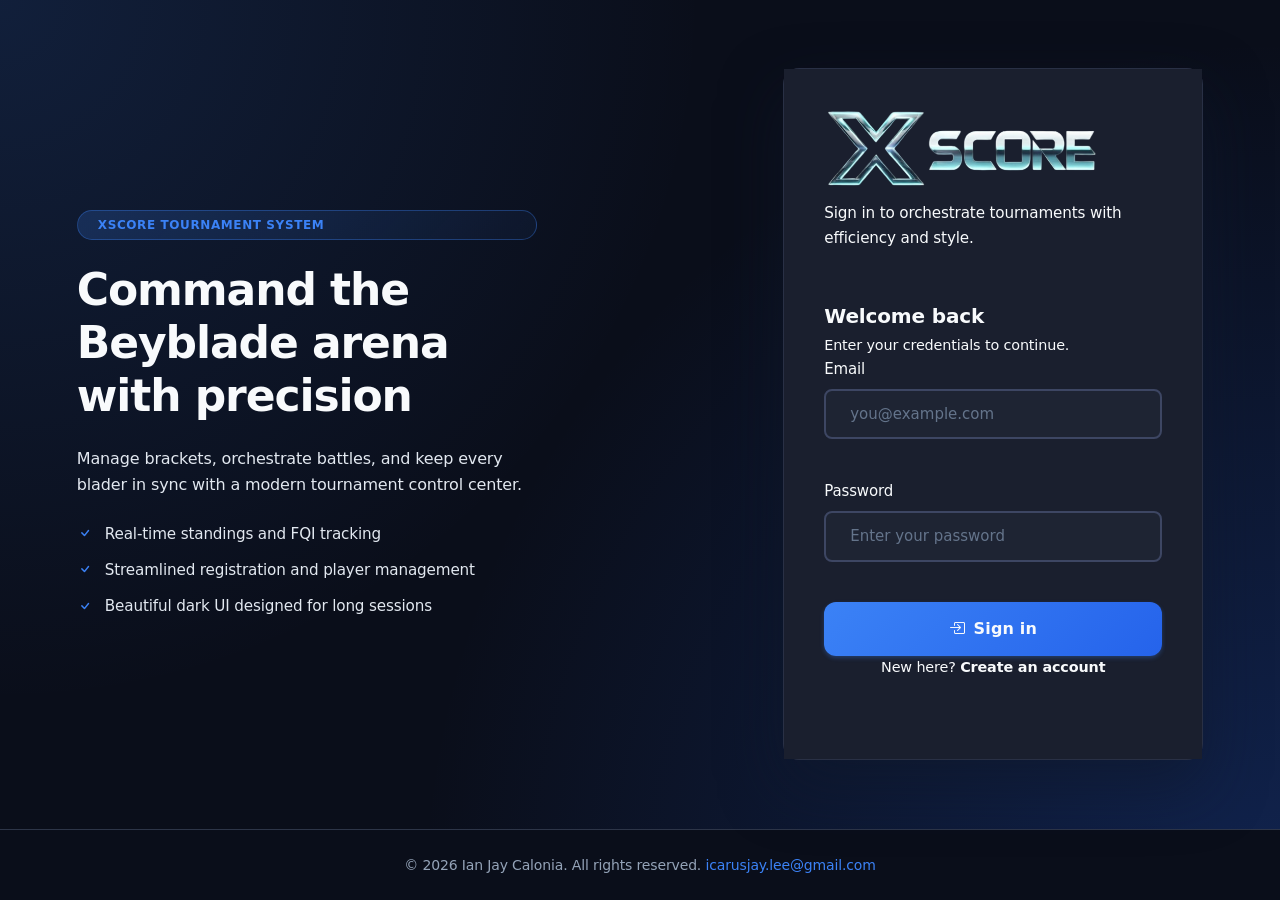
==== commit b71b539b: "feat: Implement a comprehensive tournament management system with new API endpoints, client-side scr" ====
--- a/index.html
+++ b/index.html
@@ -4,7 +4,7 @@
 <head>
     <meta charset="UTF-8">
     <meta name="viewport" content="width=device-width, initial-scale=1.0">
-    <title>Blader Tournament System</title>
+    <title>XScore Tournament System</title>
     <link href="https://cdn.jsdelivr.net/npm/bootstrap@5.3.0/dist/css/bootstrap.min.css" rel="stylesheet">
     <link href="https://cdn.jsdelivr.net/npm/bootstrap-icons@1.10.0/font/bootstrap-icons.css" rel="stylesheet">
     <link href="assets/css/style.css" rel="stylesheet">
@@ -14,7 +14,7 @@
     <div class="auth-shell">
         <section class="auth-hero">
             <div class="auth-hero-content">
-                <span class="badge rounded-pill">Blader Tournament System</span>
+                <span class="badge rounded-pill">XScore Tournament System</span>
                 <h1>Command the Beyblade arena with precision</h1>
                 <p>Manage brackets, orchestrate battles, and keep every blader in sync with a modern tournament
                     control center.</p>
@@ -84,7 +84,7 @@
                             <input type="text" class="form-control form-control-lg" id="bladerName" required>
                         </div>
                         <div class="form-group">
-                            <label for="displayName" class="form-label">Blader Name</label>
+                            <label for="displayName" class="form-label">Display Name</label>
                             <input type="text" class="form-control form-control-lg" id="displayName" required>
                         </div>
                         <button type="submit" class="btn btn-primary btn-lg w-100 fw-bold">
--- a/assets/css/style.css
+++ b/assets/css/style.css
@@ -479,7 +479,7 @@
 .judge-assigned-highlight::before {
     content: "⚡ YOUR MATCH";
     position: absolute;
-    top: -35px;
+    top: -45px;
     left: 50%;
     transform: translateX(-50%);
     background: linear-gradient(120deg, #fde047, #f97316);
@@ -531,18 +531,38 @@
 
 .match-card .player-row {
     display: flex;
-    align-items: center;
+    flex-direction: column;
+    align-items: flex-start;
+    gap: 0.4rem;
+    min-width: 0;
+}
+
+.match-card .player-topline {
+    display: flex;
+    align-items: center;
+    width: 100%;
     gap: 0.75rem;
 }
 
 .match-card .player-name {
     font-weight: 600;
+    flex-shrink: 0;
+    min-width: fit-content;
 }
 
 .match-card .player-meta {
     display: inline-flex;
     align-items: center;
     gap: 0.4rem;
+    flex-shrink: 1;
+    min-width: 0;
+}
+
+.match-card .player-finishes {
+    display: flex;
+    flex-wrap: wrap;
+    gap: 0.35rem;
+    width: 100%;
 }
 
 .match-card .match-trophy {
@@ -597,6 +617,43 @@
 .match-card .finish-badge .finish-points {
     color: inherit;
     opacity: 0.85;
+}
+
+/* Compact mode for finish badges when overflowing */
+.match-card .finish-badge-list-compact .finish-label {
+    display: none;
+    opacity: 0;
+    transform: scale(0.8);
+    transition: all 0.3s ease;
+}
+
+.match-card .finish-badge-list-compact .finish-badge {
+    padding: 0.2rem 0.3rem;
+    min-width: auto;
+    gap: 0.15rem;
+    font-size: 0.7rem;
+    transition: all 0.3s ease;
+}
+
+.match-card .finish-badge-list-compact .finish-badge i {
+    font-size: 0.9rem;
+    margin-right: 0;
+    transition: all 0.3s ease;
+}
+
+.match-card .finish-badge-list-compact .finish-count {
+    margin-left: 0.1rem;
+    font-size: 0.65rem;
+    transition: all 0.3s ease;
+}
+
+/* Prevent twitching with smooth transitions */
+.match-card .finish-badge-list {
+    transition: all 0.3s ease;
+}
+
+.match-card .finish-badge {
+    transition: all 0.3s ease;
 }
 
 .finish-badge-spin {
@@ -1011,6 +1068,22 @@
     display: none;
 }
 
+/* Add custom dropdown arrow for all form-select elements */
+.form-select {
+    background-image: url("data:image/svg+xml,%3csvg xmlns='http://www.w3.org/2000/svg' viewBox='0 0 16 16'%3e%3cpath fill='none' stroke='%236b7280' stroke-linecap='round' stroke-linejoin='round' stroke-width='2' d='m1 6 7 7 7-7'/%3e%3c/svg%3e") !important;
+    background-repeat: no-repeat !important;
+    background-position: right 0.75rem center !important;
+    background-size: 16px 12px !important;
+    padding-right: 2.5rem !important;
+}
+
+/* Dark mode dropdown arrow */
+@media (prefers-color-scheme: dark) {
+    .form-select {
+        background-image: url("data:image/svg+xml,%3csvg xmlns='http://www.w3.org/2000/svg' viewBox='0 0 16 16'%3e%3cpath fill='none' stroke='%239ca3af' stroke-linecap='round' stroke-linejoin='round' stroke-width='2' d='m1 6 7 7 7-7'/%3e%3c/svg%3e") !important;
+    }
+}
+
 .form-group {
     margin-bottom: var(--spacing-md);
 }
